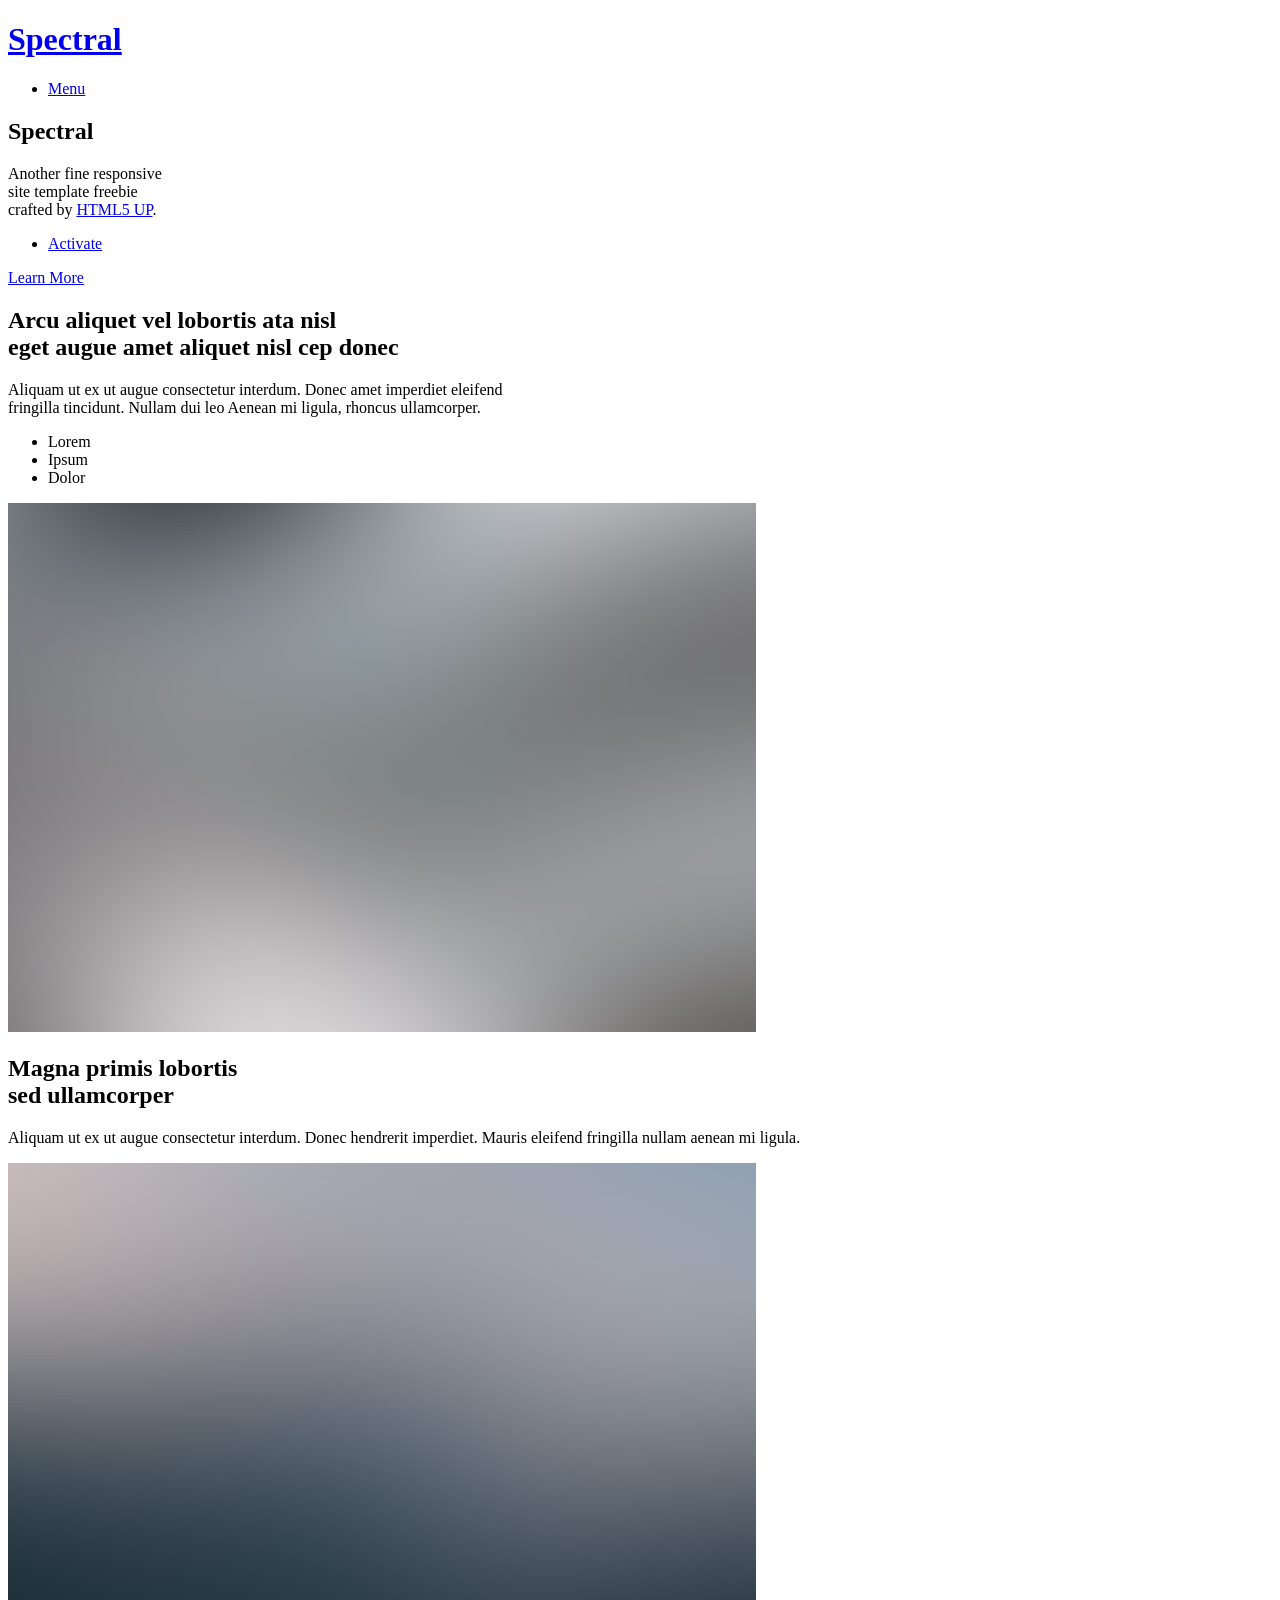
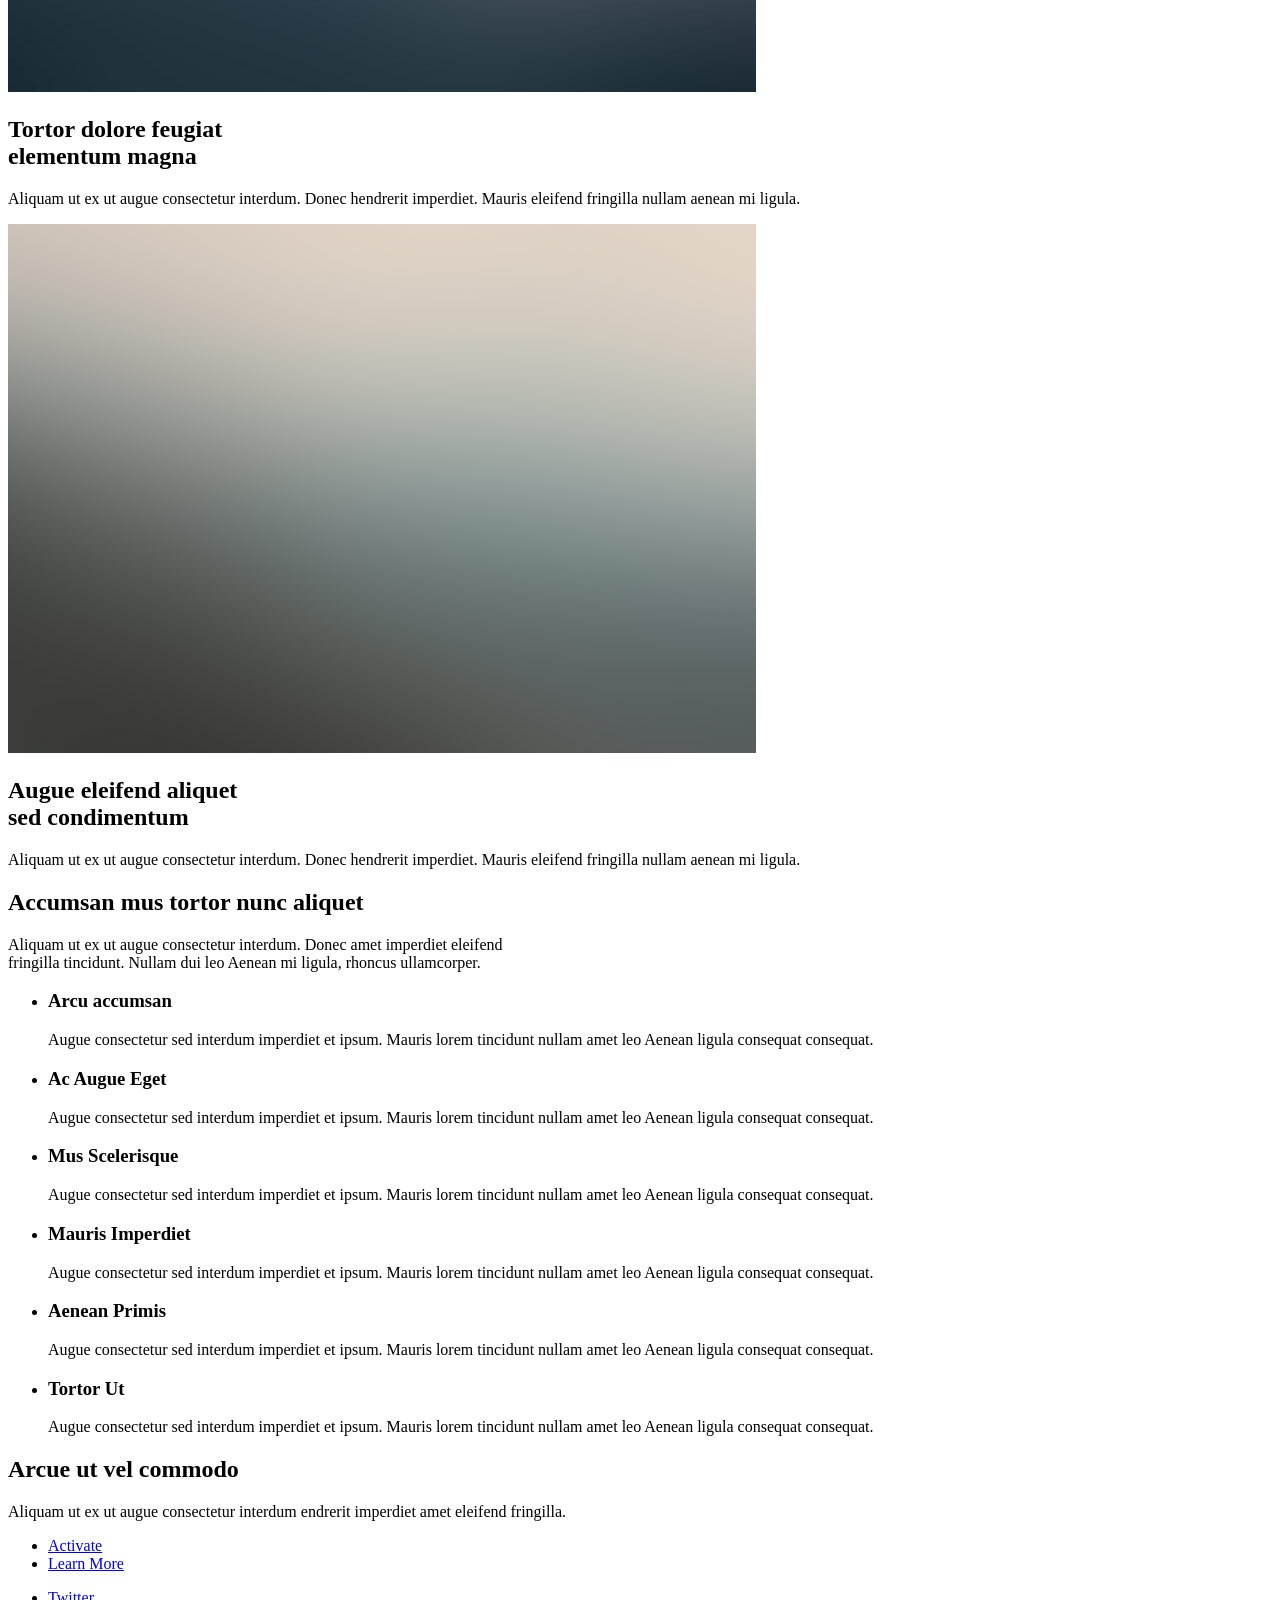
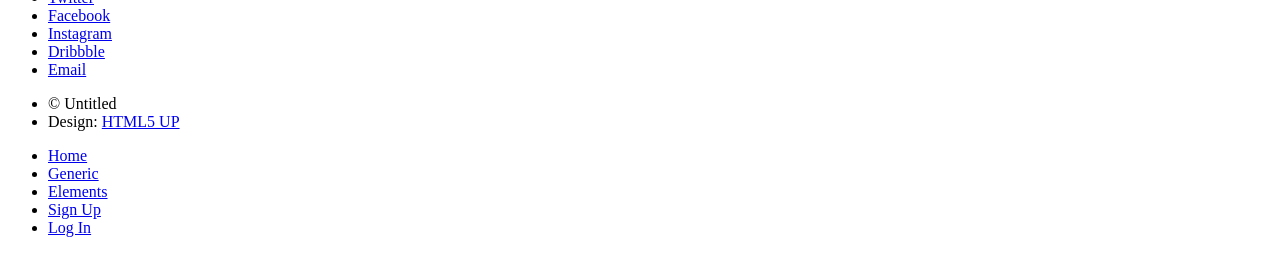
==== index.html @ 35b61dd3 "original template" ====
<!DOCTYPE HTML>
<!--
	Spectral by HTML5 UP
	html5up.net | @ajlkn
	Free for personal and commercial use under the CCA 3.0 license (html5up.net/license)
-->
<html>
	<head>
		<title>Spectral by HTML5 UP</title>
		<meta charset="utf-8" />
		<meta name="viewport" content="width=device-width, initial-scale=1, user-scalable=no" />
		<link rel="stylesheet" href="assets/css/main.css" />
		<noscript><link rel="stylesheet" href="assets/css/noscript.css" /></noscript>
	</head>
	<body class="landing is-preload">

		<!-- Page Wrapper -->
			<div id="page-wrapper">

				<!-- Header -->
					<header id="header" class="alt">
						<h1><a href="index.html">Spectral</a></h1>
						<nav id="nav">
							<ul>
								<li class="special">
									<a href="#menu" class="menuToggle"><span>Menu</span></a>
									<div id="menu">
										<ul>
											<li><a href="index.html">Home</a></li>
											<li><a href="generic.html">Generic</a></li>
											<li><a href="elements.html">Elements</a></li>
											<li><a href="#">Sign Up</a></li>
											<li><a href="#">Log In</a></li>
										</ul>
									</div>
								</li>
							</ul>
						</nav>
					</header>

				<!-- Banner -->
					<section id="banner">
						<div class="inner">
							<h2>Spectral</h2>
							<p>Another fine responsive<br />
							site template freebie<br />
							crafted by <a href="http://html5up.net">HTML5 UP</a>.</p>
							<ul class="actions special">
								<li><a href="#" class="button primary">Activate</a></li>
							</ul>
						</div>
						<a href="#one" class="more scrolly">Learn More</a>
					</section>

				<!-- One -->
					<section id="one" class="wrapper style1 special">
						<div class="inner">
							<header class="major">
								<h2>Arcu aliquet vel lobortis ata nisl<br />
								eget augue amet aliquet nisl cep donec</h2>
								<p>Aliquam ut ex ut augue consectetur interdum. Donec amet imperdiet eleifend<br />
								fringilla tincidunt. Nullam dui leo Aenean mi ligula, rhoncus ullamcorper.</p>
							</header>
							<ul class="icons major">
								<li><span class="icon fa-gem major style1"><span class="label">Lorem</span></span></li>
								<li><span class="icon fa-heart major style2"><span class="label">Ipsum</span></span></li>
								<li><span class="icon solid fa-code major style3"><span class="label">Dolor</span></span></li>
							</ul>
						</div>
					</section>

				<!-- Two -->
					<section id="two" class="wrapper alt style2">
						<section class="spotlight">
							<div class="image"><img src="images/pic01.jpg" alt="" /></div><div class="content">
								<h2>Magna primis lobortis<br />
								sed ullamcorper</h2>
								<p>Aliquam ut ex ut augue consectetur interdum. Donec hendrerit imperdiet. Mauris eleifend fringilla nullam aenean mi ligula.</p>
							</div>
						</section>
						<section class="spotlight">
							<div class="image"><img src="images/pic02.jpg" alt="" /></div><div class="content">
								<h2>Tortor dolore feugiat<br />
								elementum magna</h2>
								<p>Aliquam ut ex ut augue consectetur interdum. Donec hendrerit imperdiet. Mauris eleifend fringilla nullam aenean mi ligula.</p>
							</div>
						</section>
						<section class="spotlight">
							<div class="image"><img src="images/pic03.jpg" alt="" /></div><div class="content">
								<h2>Augue eleifend aliquet<br />
								sed condimentum</h2>
								<p>Aliquam ut ex ut augue consectetur interdum. Donec hendrerit imperdiet. Mauris eleifend fringilla nullam aenean mi ligula.</p>
							</div>
						</section>
					</section>

				<!-- Three -->
					<section id="three" class="wrapper style3 special">
						<div class="inner">
							<header class="major">
								<h2>Accumsan mus tortor nunc aliquet</h2>
								<p>Aliquam ut ex ut augue consectetur interdum. Donec amet imperdiet eleifend<br />
								fringilla tincidunt. Nullam dui leo Aenean mi ligula, rhoncus ullamcorper.</p>
							</header>
							<ul class="features">
								<li class="icon fa-paper-plane">
									<h3>Arcu accumsan</h3>
									<p>Augue consectetur sed interdum imperdiet et ipsum. Mauris lorem tincidunt nullam amet leo Aenean ligula consequat consequat.</p>
								</li>
								<li class="icon solid fa-laptop">
									<h3>Ac Augue Eget</h3>
									<p>Augue consectetur sed interdum imperdiet et ipsum. Mauris lorem tincidunt nullam amet leo Aenean ligula consequat consequat.</p>
								</li>
								<li class="icon solid fa-code">
									<h3>Mus Scelerisque</h3>
									<p>Augue consectetur sed interdum imperdiet et ipsum. Mauris lorem tincidunt nullam amet leo Aenean ligula consequat consequat.</p>
								</li>
								<li class="icon solid fa-headphones-alt">
									<h3>Mauris Imperdiet</h3>
									<p>Augue consectetur sed interdum imperdiet et ipsum. Mauris lorem tincidunt nullam amet leo Aenean ligula consequat consequat.</p>
								</li>
								<li class="icon fa-heart">
									<h3>Aenean Primis</h3>
									<p>Augue consectetur sed interdum imperdiet et ipsum. Mauris lorem tincidunt nullam amet leo Aenean ligula consequat consequat.</p>
								</li>
								<li class="icon fa-flag">
									<h3>Tortor Ut</h3>
									<p>Augue consectetur sed interdum imperdiet et ipsum. Mauris lorem tincidunt nullam amet leo Aenean ligula consequat consequat.</p>
								</li>
							</ul>
						</div>
					</section>

				<!-- CTA -->
					<section id="cta" class="wrapper style4">
						<div class="inner">
							<header>
								<h2>Arcue ut vel commodo</h2>
								<p>Aliquam ut ex ut augue consectetur interdum endrerit imperdiet amet eleifend fringilla.</p>
							</header>
							<ul class="actions stacked">
								<li><a href="#" class="button fit primary">Activate</a></li>
								<li><a href="#" class="button fit">Learn More</a></li>
							</ul>
						</div>
					</section>

				<!-- Footer -->
					<footer id="footer">
						<ul class="icons">
							<li><a href="#" class="icon brands fa-twitter"><span class="label">Twitter</span></a></li>
							<li><a href="#" class="icon brands fa-facebook-f"><span class="label">Facebook</span></a></li>
							<li><a href="#" class="icon brands fa-instagram"><span class="label">Instagram</span></a></li>
							<li><a href="#" class="icon brands fa-dribbble"><span class="label">Dribbble</span></a></li>
							<li><a href="#" class="icon solid fa-envelope"><span class="label">Email</span></a></li>
						</ul>
						<ul class="copyright">
							<li>&copy; Untitled</li><li>Design: <a href="http://html5up.net">HTML5 UP</a></li>
						</ul>
					</footer>

			</div>

		<!-- Scripts -->
			<script src="assets/js/jquery.min.js"></script>
			<script src="assets/js/jquery.scrollex.min.js"></script>
			<script src="assets/js/jquery.scrolly.min.js"></script>
			<script src="assets/js/browser.min.js"></script>
			<script src="assets/js/breakpoints.min.js"></script>
			<script src="assets/js/util.js"></script>
			<script src="assets/js/main.js"></script>

	</body>
</html>
---- assets/css/noscript.css ----
/*
	Spectral by HTML5 UP
	html5up.net | @ajlkn
	Free for personal and commercial use under the CCA 3.0 license (html5up.net/license)
*/

/* Banner */

	body.is-preload #banner h2 {
		-moz-transform: none;
		-webkit-transform: none;
		-ms-transform: none;
		transform: none;
		opacity: 1;
	}

		body.is-preload #banner h2:before, body.is-preload #banner h2:after {
			width: 100%;
		}

	body.is-preload #banner .more {
		-moz-transform: none;
		-webkit-transform: none;
		-ms-transform: none;
		transform: none;
		opacity: 1;
	}

	body.is-preload #banner:after {
		opacity: 0;
	}
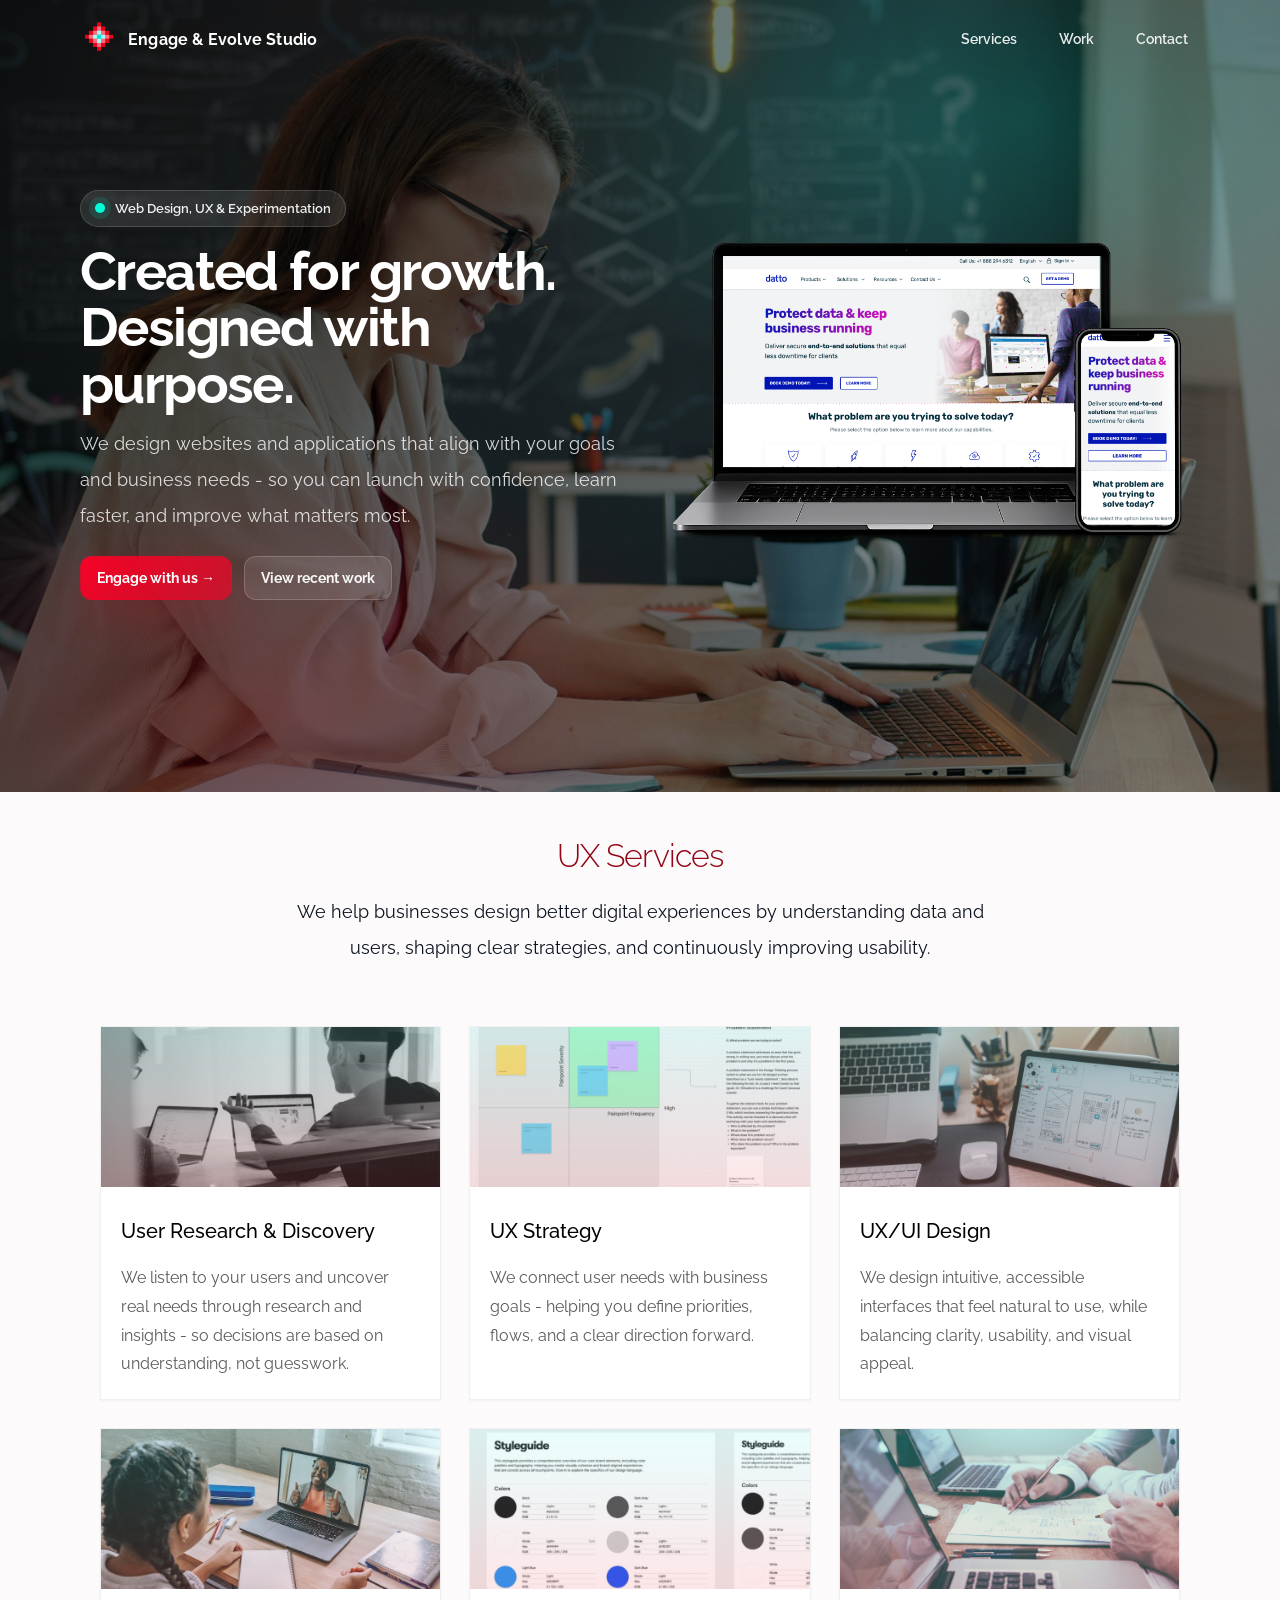
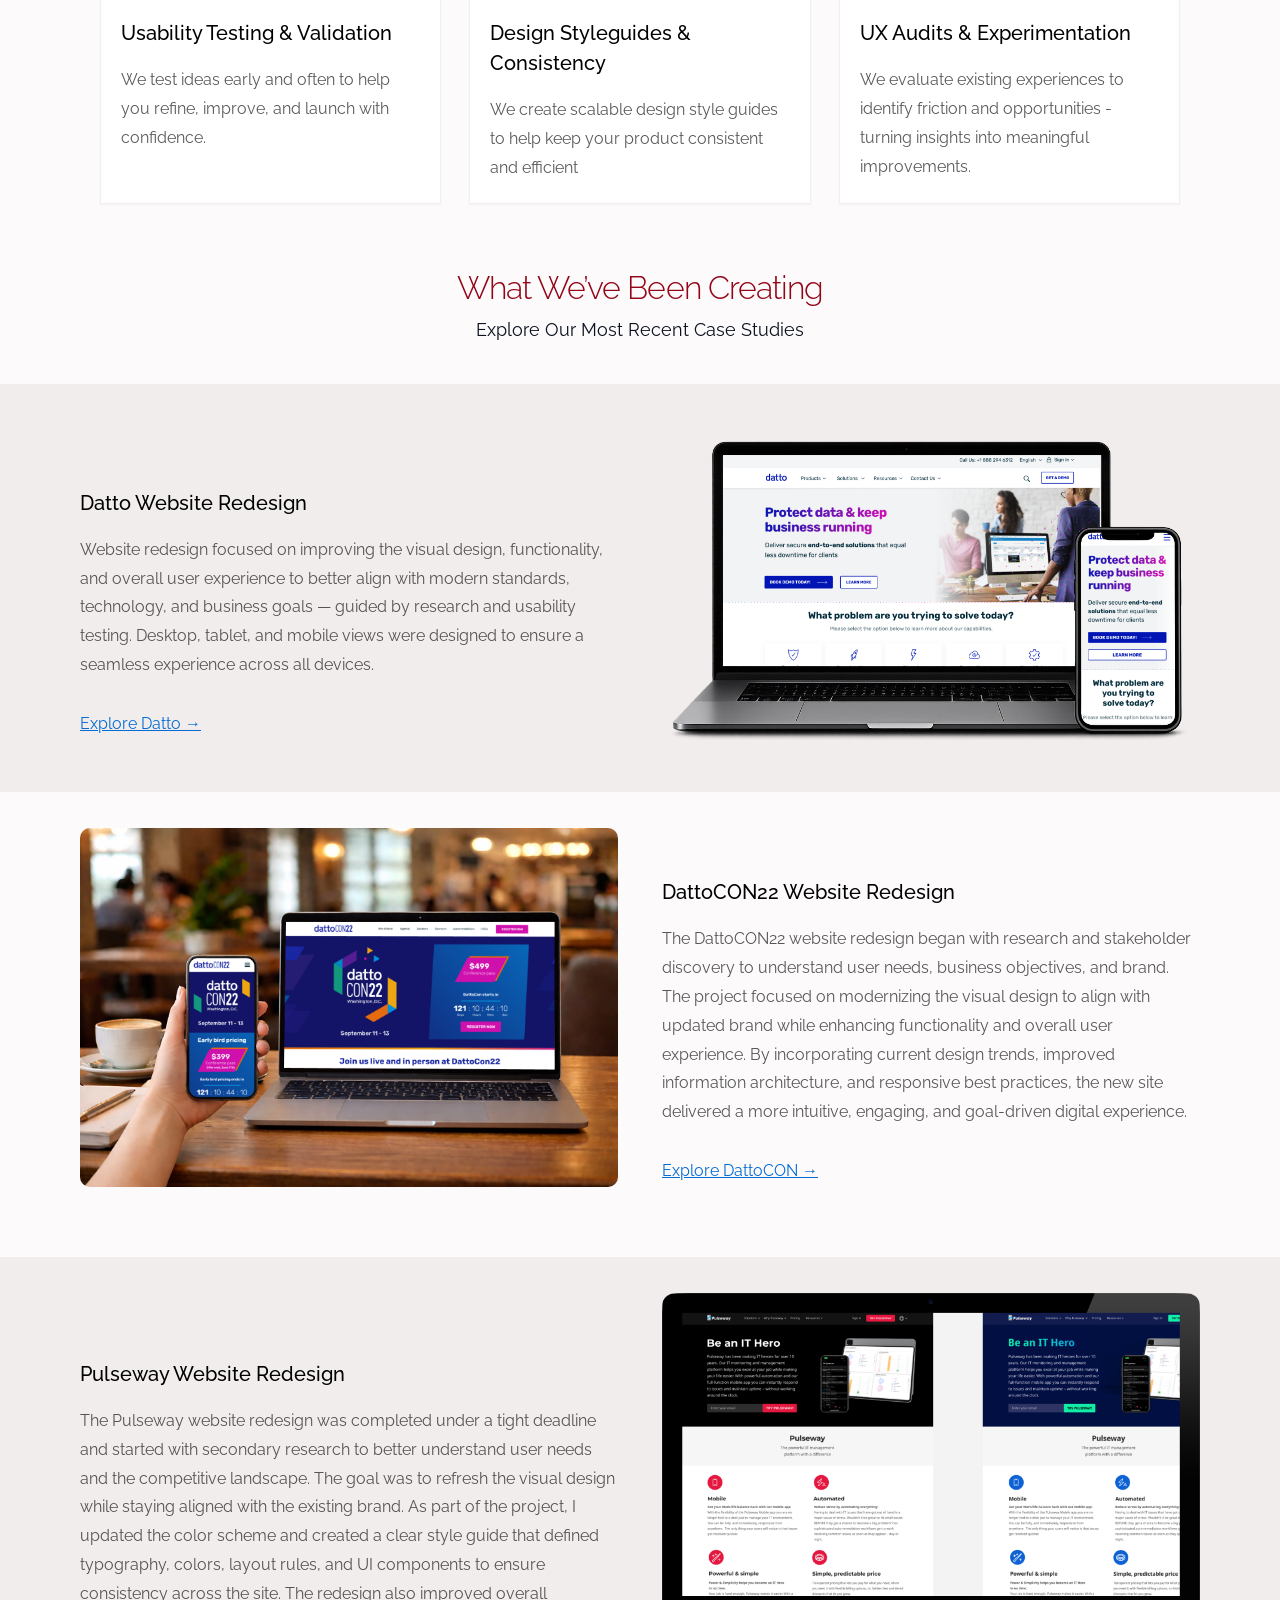
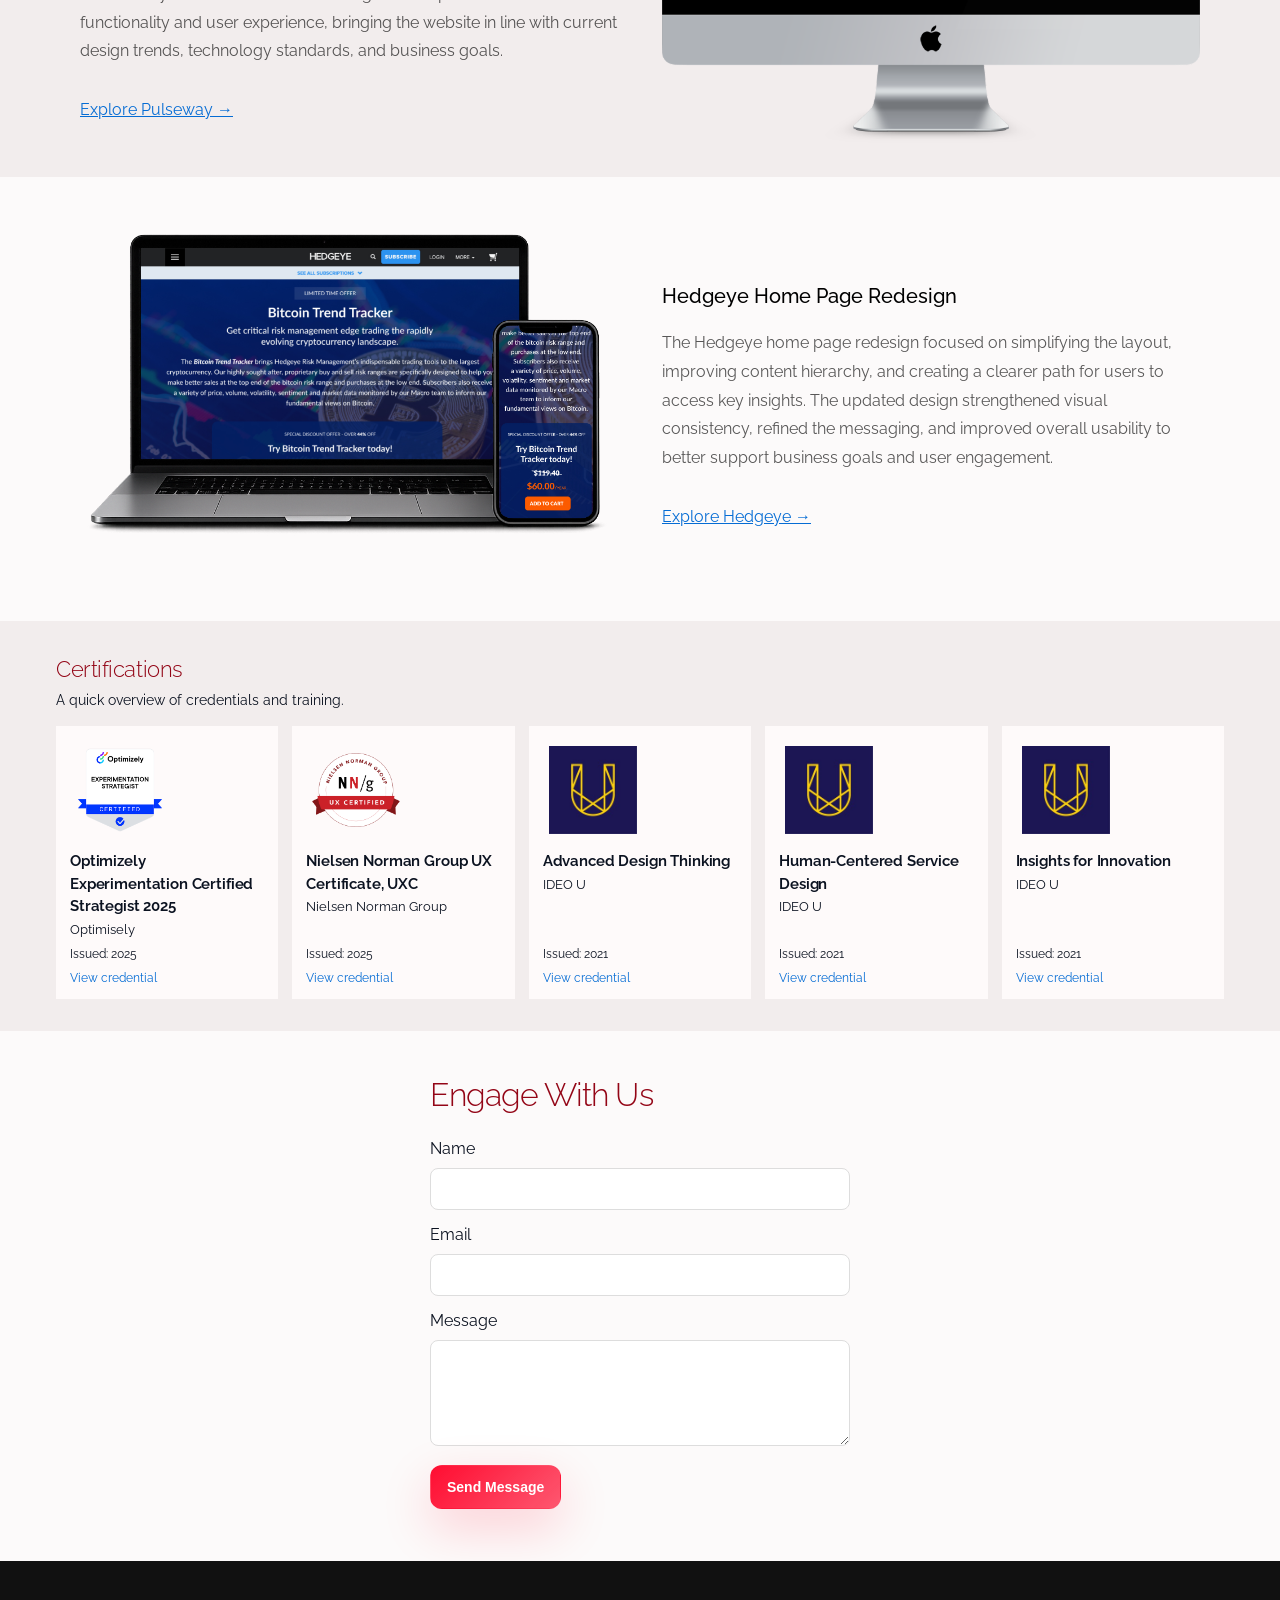
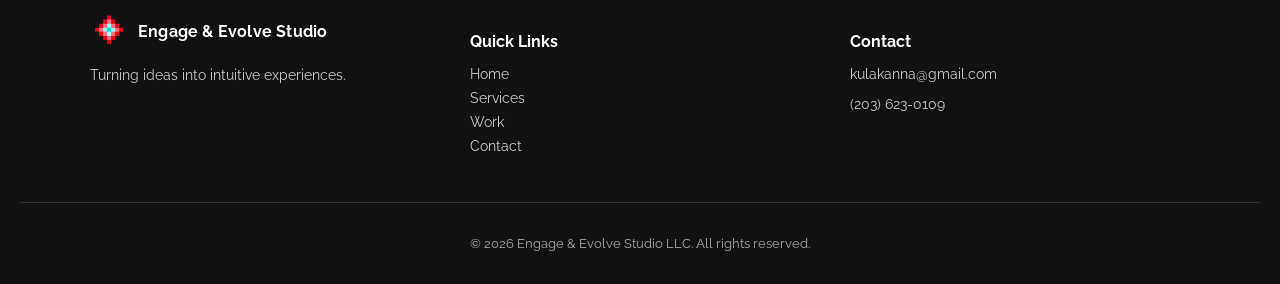
==== commit 4781c26f: "all updates" ====
--- a/index.html
+++ b/index.html
@@ -1,174 +1,478 @@
-<!DOCTYPE HTML>
-<!--
-	Spectral by HTML5 UP
-	html5up.net | @ajlkn
-	Free for personal and commercial use under the CCA 3.0 license (html5up.net/license)
--->
-<html>
-	<head>
-		<title>Spectral by HTML5 UP</title>
-		<meta charset="utf-8" />
-		<meta name="viewport" content="width=device-width, initial-scale=1, user-scalable=no" />
-		<link rel="stylesheet" href="assets/css/main.css" />
-		<noscript><link rel="stylesheet" href="assets/css/noscript.css" /></noscript>
-	</head>
-	<body class="landing is-preload">
-
-		<!-- Page Wrapper -->
-			<div id="page-wrapper">
-
-				<!-- Header -->
-					<header id="header" class="alt">
-						<h1><a href="index.html">Spectral</a></h1>
-						<nav id="nav">
-							<ul>
-								<li class="special">
-									<a href="#menu" class="menuToggle"><span>Menu</span></a>
-									<div id="menu">
-										<ul>
-											<li><a href="index.html">Home</a></li>
-											<li><a href="generic.html">Generic</a></li>
-											<li><a href="elements.html">Elements</a></li>
-											<li><a href="#">Sign Up</a></li>
-											<li><a href="#">Log In</a></li>
-										</ul>
-									</div>
-								</li>
-							</ul>
-						</nav>
-					</header>
-
-				<!-- Banner -->
-					<section id="banner">
-						<div class="inner">
-							<h2>Spectral</h2>
-							<p>Another fine responsive<br />
-							site template freebie<br />
-							crafted by <a href="http://html5up.net">HTML5 UP</a>.</p>
-							<ul class="actions special">
-								<li><a href="#" class="button primary">Activate</a></li>
-							</ul>
-						</div>
-						<a href="#one" class="more scrolly">Learn More</a>
-					</section>
-
-				<!-- One -->
-					<section id="one" class="wrapper style1 special">
-						<div class="inner">
-							<header class="major">
-								<h2>Arcu aliquet vel lobortis ata nisl<br />
-								eget augue amet aliquet nisl cep donec</h2>
-								<p>Aliquam ut ex ut augue consectetur interdum. Donec amet imperdiet eleifend<br />
-								fringilla tincidunt. Nullam dui leo Aenean mi ligula, rhoncus ullamcorper.</p>
-							</header>
-							<ul class="icons major">
-								<li><span class="icon fa-gem major style1"><span class="label">Lorem</span></span></li>
-								<li><span class="icon fa-heart major style2"><span class="label">Ipsum</span></span></li>
-								<li><span class="icon solid fa-code major style3"><span class="label">Dolor</span></span></li>
-							</ul>
-						</div>
-					</section>
-
-				<!-- Two -->
-					<section id="two" class="wrapper alt style2">
-						<section class="spotlight">
-							<div class="image"><img src="images/pic01.jpg" alt="" /></div><div class="content">
-								<h2>Magna primis lobortis<br />
-								sed ullamcorper</h2>
-								<p>Aliquam ut ex ut augue consectetur interdum. Donec hendrerit imperdiet. Mauris eleifend fringilla nullam aenean mi ligula.</p>
-							</div>
-						</section>
-						<section class="spotlight">
-							<div class="image"><img src="images/pic02.jpg" alt="" /></div><div class="content">
-								<h2>Tortor dolore feugiat<br />
-								elementum magna</h2>
-								<p>Aliquam ut ex ut augue consectetur interdum. Donec hendrerit imperdiet. Mauris eleifend fringilla nullam aenean mi ligula.</p>
-							</div>
-						</section>
-						<section class="spotlight">
-							<div class="image"><img src="images/pic03.jpg" alt="" /></div><div class="content">
-								<h2>Augue eleifend aliquet<br />
-								sed condimentum</h2>
-								<p>Aliquam ut ex ut augue consectetur interdum. Donec hendrerit imperdiet. Mauris eleifend fringilla nullam aenean mi ligula.</p>
-							</div>
-						</section>
-					</section>
-
-				<!-- Three -->
-					<section id="three" class="wrapper style3 special">
-						<div class="inner">
-							<header class="major">
-								<h2>Accumsan mus tortor nunc aliquet</h2>
-								<p>Aliquam ut ex ut augue consectetur interdum. Donec amet imperdiet eleifend<br />
-								fringilla tincidunt. Nullam dui leo Aenean mi ligula, rhoncus ullamcorper.</p>
-							</header>
-							<ul class="features">
-								<li class="icon fa-paper-plane">
-									<h3>Arcu accumsan</h3>
-									<p>Augue consectetur sed interdum imperdiet et ipsum. Mauris lorem tincidunt nullam amet leo Aenean ligula consequat consequat.</p>
-								</li>
-								<li class="icon solid fa-laptop">
-									<h3>Ac Augue Eget</h3>
-									<p>Augue consectetur sed interdum imperdiet et ipsum. Mauris lorem tincidunt nullam amet leo Aenean ligula consequat consequat.</p>
-								</li>
-								<li class="icon solid fa-code">
-									<h3>Mus Scelerisque</h3>
-									<p>Augue consectetur sed interdum imperdiet et ipsum. Mauris lorem tincidunt nullam amet leo Aenean ligula consequat consequat.</p>
-								</li>
-								<li class="icon solid fa-headphones-alt">
-									<h3>Mauris Imperdiet</h3>
-									<p>Augue consectetur sed interdum imperdiet et ipsum. Mauris lorem tincidunt nullam amet leo Aenean ligula consequat consequat.</p>
-								</li>
-								<li class="icon fa-heart">
-									<h3>Aenean Primis</h3>
-									<p>Augue consectetur sed interdum imperdiet et ipsum. Mauris lorem tincidunt nullam amet leo Aenean ligula consequat consequat.</p>
-								</li>
-								<li class="icon fa-flag">
-									<h3>Tortor Ut</h3>
-									<p>Augue consectetur sed interdum imperdiet et ipsum. Mauris lorem tincidunt nullam amet leo Aenean ligula consequat consequat.</p>
-								</li>
-							</ul>
-						</div>
-					</section>
-
-				<!-- CTA -->
-					<section id="cta" class="wrapper style4">
-						<div class="inner">
-							<header>
-								<h2>Arcue ut vel commodo</h2>
-								<p>Aliquam ut ex ut augue consectetur interdum endrerit imperdiet amet eleifend fringilla.</p>
-							</header>
-							<ul class="actions stacked">
-								<li><a href="#" class="button fit primary">Activate</a></li>
-								<li><a href="#" class="button fit">Learn More</a></li>
-							</ul>
-						</div>
-					</section>
-
-				<!-- Footer -->
-					<footer id="footer">
-						<ul class="icons">
-							<li><a href="#" class="icon brands fa-twitter"><span class="label">Twitter</span></a></li>
-							<li><a href="#" class="icon brands fa-facebook-f"><span class="label">Facebook</span></a></li>
-							<li><a href="#" class="icon brands fa-instagram"><span class="label">Instagram</span></a></li>
-							<li><a href="#" class="icon brands fa-dribbble"><span class="label">Dribbble</span></a></li>
-							<li><a href="#" class="icon solid fa-envelope"><span class="label">Email</span></a></li>
-						</ul>
-						<ul class="copyright">
-							<li>&copy; Untitled</li><li>Design: <a href="http://html5up.net">HTML5 UP</a></li>
-						</ul>
-					</footer>
-
-			</div>
-
-		<!-- Scripts -->
-			<script src="assets/js/jquery.min.js"></script>
-			<script src="assets/js/jquery.scrollex.min.js"></script>
-			<script src="assets/js/jquery.scrolly.min.js"></script>
-			<script src="assets/js/browser.min.js"></script>
-			<script src="assets/js/breakpoints.min.js"></script>
-			<script src="assets/js/util.js"></script>
-			<script src="assets/js/main.js"></script>
-
-	</body>
-</html>+
+<!doctype html>
+<html lang="en">
+<head>
+  <meta charset="utf-8" />
+  <meta name="viewport" content="width=device-width, initial-scale=1" />
+  <meta name="robots" content="index,follow">
+  <meta name="description" content="User experience studio specializing in research-driven UX/UI design, website redesign, and scalable styleguides. Turning ideas into intuitive digital experiences.">
+<!-- Social Sharing 
+<meta property="og:title" content="Engage & Evolve Studio | UX & Digital Design">
+<meta property="og:description" content="Research-driven UX design and intuitive digital experiences.">
+<meta property="og:image" content="https://engageandevolve.com/images/social-preview.jpg">
+<meta property="og:url" content="https://engageandevolve.com/">
+<meta property="og:type" content="website">
+
+<meta name="twitter:card" content="summary_large_image">
+<meta name="twitter:title" content="Engage & Evolve Studio | UX & Digital Design">
+<meta name="twitter:description" content="Research-driven UX design and intuitive digital experiences.">
+<meta name="twitter:image" content="https://engageandevolve.com/images/social-preview.jpg">
+Social Sharing End -->
+
+  <link rel="stylesheet" href="assets/css/main.css" />
+  <link rel="icon" type="image/png" href="images/site-icon.png">
+
+  <title>Engage & Evolve Studio | UX Design & Website Strategy</title>
+  <link rel="preconnect" href="https://fonts.googleapis.com">
+  <link rel="preconnect" href="https://fonts.gstatic.com" crossorigin>
+  <link href="https://fonts.googleapis.com/css2?family=Inter:wght@400;600;700&display=swap" rel="stylesheet">
+  <link rel="stylesheet" href="assets/css/main.css" />
+
+</head>
+
+<body>
+  <header class="hero">
+    <nav class="nav">
+      <div class="container">
+        <div class="nav-row">
+          <a class="brand" href="#">
+            <span class="brand-mark" aria-hidden="true"><img src="images/site-icon.png"></span>
+            <span>Engage &amp; Evolve Studio</span>
+          </a>
+
+          <!-- mobile toggle -->
+          <label class="nav-toggle" for="menu" aria-label="Toggle menu">Menu</label>
+          <input id="menu" type="checkbox" hidden />
+
+          <div class="nav-links" role="navigation" aria-label="Primary">
+            <a href="services.html">Services</a>
+            <a href="work.html">Work</a>
+            <a href="contact.html">Contact</a>
+          </div>
+        </div>
+      </div>
+    </nav>
+
+    <div class="hero-main">
+      <div class="container">
+        <div class="hero-grid">
+          <!-- Left column: headline + action -->
+          <div class="copy">
+            <div class="kicker"><span class="dot" aria-hidden="true"></span>Web Design, UX &amp; Experimentation</div>
+            <h1>Created for growth. Designed with purpose.</h1>
+            <p class="subhead">
+              We design websites and applications that align with your goals and business needs - so you can launch with confidence,
+              learn faster, and improve what matters most.
+            </p>
+
+            <div class="actions">
+              <a class="btn btn-primary" href="contact.html">Engage with us →</a>
+              <a class="btn btn-secondary" href="#work">View recent work</a>
+            </div>
+          </div>
+
+          <!-- Right column: laptop image -->
+          <div class="visual">
+            <div class="visual-card">
+              <img
+                src="images/screenwithdattodesign.png"
+                alt="Laptop and phone showing datto designs"
+                loading="lazy"
+              />
+              <p class="caption"></p>
+            </div>
+          </div>
+        </div>
+      </div>
+    </div>
+  </header>
+  <div class="container centered-header">
+    <h2>UX Services</h2>
+    <p class="subhead-dark centered-header">We help businesses design better digital experiences by understanding data and users, 
+      shaping clear strategies, and continuously improving usability.</p>
+  </div>
+
+  <div class="container">
+    
+  <section class="features-section">
+    <div class="features-grid">
+    
+      <div class="features-card">
+      <img 
+        src="images/research.jpg"
+        alt="User Research & Discovery"
+        class="features-card__image"
+      />
+      <div class="features-card__content">
+        <h3 class="features-card__title">User Research & Discovery</h3>
+        <p class="features-card__description">
+        We listen to your users and uncover real needs through research and insights - so decisions are based on understanding, not guesswork.
+        </p>
+      </div>
+      </div>
+    
+      <div class="features-card">
+      <img 
+        src="images/strategy.jpg"
+        alt="UX Strategy"
+        class="features-card__image"
+      />
+      <div class="features-card__content">
+        <h3 class="features-card__title">UX Strategy</h3>
+        <p class="features-card__description">
+        We connect user needs with business goals - helping you define priorities, flows, and a clear direction forward.</p>
+      </div>
+      </div>
+    
+      <div class="features-card">
+      <img 
+        src="images/ux-ui.jpg"
+        alt="UX/UI Design"
+        class="features-card__image"
+      />
+      <div class="features-card__content">
+        <h3 class="features-card__title">UX/UI Design</h3>
+        <p class="features-card__description">
+        We design intuitive, accessible interfaces that feel natural to use, while balancing clarity, usability, and visual appeal.
+        </p>
+      </div>
+      </div>
+
+      <div class="features-card">
+      <img 
+        src="images/usability.jpg"
+        alt="Usability Testing & Validation"
+        class="features-card__image"
+      />
+      <div class="features-card__content">
+        <h3 class="features-card__title">Usability Testing & Validation</h3>
+        <p class="features-card__description">
+        We test ideas early and often to help you refine, improve, and launch with confidence.
+        </p>
+      </div>
+      </div>
+
+      <div class="features-card">
+      <img 
+        src="images/styleguide.jpg"
+        alt="Design Styleguides & Consistency"
+        class="features-card__image"
+      />
+      <div class="features-card__content">
+        <h3 class="features-card__title">Design Styleguides & Consistency</h3>
+        <p class="features-card__description">
+          We create scalable design style guides to help keep your product consistent and efficient        </p>
+      </div>
+      </div>
+
+      <div class="features-card">
+      <img 
+        src="images/heuristics.jpg"
+        alt="UX Audits & Optimization"
+        class="features-card__image"
+      />
+      <div class="features-card__content">
+        <h3 class="features-card__title">UX Audits & Experimentation</h3>
+        <p class="features-card__description">
+        We evaluate existing experiences to identify friction and opportunities - turning insights into meaningful improvements.
+        </p>
+      </div>
+      </div>
+    
+    </div>
+    </section>
+  </div>
+    
+  <div id="work">
+    <h2 class="centered-header" >What We’ve Been Creating</h2>
+    <p class="subhead-dark centered-header">Explore Our Most Recent Case Studies</p>
+
+   <!-- outer container -->
+<div class="alternate">
+<div class="container">
+
+  <div class="hero-grid">
+    <!-- Left column: headline + action -->
+    <div class="copy recent-work">
+      <h3 class="features-card__title" >Datto Website Redesign</h3>
+      <p class="features-card__description">
+        Website redesign focused on improving the visual design, functionality, and overall user experience to better align with modern standards, technology, and business goals — guided by research and usability testing. 
+        Desktop, tablet, and mobile views were designed to ensure a seamless experience across all devices.
+      </p>
+
+      <div class="actions">
+        <a class="tertiary" href="dattodetail.html">Explore Datto →</a>
+      </div>
+    </div>
+
+    <!-- Right column: laptop image -->
+    <div class="visual recent-work">
+      <div class="visual-card">
+        <img
+          src="images/screenwithdattodesign.png"
+          alt="Laptop and phone showing datto designs"
+          loading="lazy"
+        />
+        <p class="caption"></p>
+      </div>
+    </div>
+  </div>
+</div>
+   </div>
+
+
+
+<!-- second outer container -->
+<div>
+  <div class="container">
+  
+    <div class="hero-grid">
+      <!-- Right column: laptop image -->
+      <div class="visual recent-work">
+        <div class="visual-card">
+          <img
+            src="images/datto-con.png"
+            alt="Laptop and phone showing datto con designs"
+            loading="lazy"
+          />
+          <p class="caption"></p>
+        </div>
+      </div>
+      <!-- Left column: headline + action -->
+      <div class="copy recent-work">
+        <h3 class="features-card__title" >DattoCON22 Website Redesign</h3>
+        <p class="features-card__description">
+          The DattoCON22 website redesign began with research and stakeholder discovery to 
+          understand user needs, business objectives, and brand. 
+          The project focused on modernizing the visual design to align with 
+          updated brand while enhancing functionality and overall user experience. 
+          By incorporating current design trends, improved information architecture, 
+          and responsive best practices, the new site delivered a more intuitive, engaging, 
+          and goal-driven digital experience.</p>
+  
+        <div class="actions">
+          <a class="tertiary" href="dattocondetail.html">Explore DattoCON →</a>
+        </div>
+      </div>
+  
+      
+    </div>
+  </div>
+</div>
+
+
+<!-- outer container -->
+<div class="alternate">
+  <div class="container">
+  
+    <div class="hero-grid">
+      <!-- Left column: headline + action -->
+      <div class="copy recent-work">
+        <h3 class="features-card__title" >Pulseway Website Redesign</h3>
+        <p class="features-card__description">
+          The Pulseway website redesign was completed under a tight deadline and started with secondary research to better understand user needs and the competitive landscape. The goal was to refresh the visual design while staying aligned with the existing brand.
+
+As part of the project, I updated the color scheme and created a clear style guide that defined typography, colors, layout rules, and UI components to ensure consistency across the site. The redesign also improved overall functionality and user experience, bringing the website in line with current design trends, technology standards, and business goals.
+</p>
+  
+        <div class="actions">
+          <a class="tertiary" href="pulseway.html">Explore Pulseway →</a>
+        </div>
+      </div>
+  
+      <!-- Right column: laptop image -->
+      <div class="visual recent-work">
+        <div class="visual-card">
+          <img
+            src="images/pulseway-screen.png"
+            alt="Laptop and phone showing datto designs"
+            loading="lazy"
+          />
+          <p class="caption"></p>
+        </div>
+      </div>
+    </div>
+  </div>
+</div>
+
+ 
+<!-- second outer container -->
+<div>
+  <div class="container">
+  
+    <div class="hero-grid">
+      <!-- Right column: laptop image -->
+      <div class="visual recent-work">
+        <div class="visual-card">
+          <img
+            src="images/hedgeeye.png"
+            alt="Laptop and phone showing datto con designs"
+            loading="lazy"
+          />
+          <p class="caption"></p>
+        </div>
+      </div>
+      <!-- Left column: headline + action -->
+      <div class="copy recent-work">
+        <h3 class="features-card__title" >Hedgeye Home Page Redesign</h3>
+        <p class="features-card__description">
+          The Hedgeye home page redesign focused on simplifying the layout, improving content hierarchy, and creating a clearer path for users to access key insights. The updated design strengthened visual consistency, refined the messaging, and improved overall usability to better support business goals and user engagement.
+        </p>
+  
+        <div class="actions">
+          <a class="tertiary" href="hedgeeye.html">Explore Hedgeye →</a>
+        </div>
+      </div>
+  
+      
+    </div>
+  </div>
+</div>
+<div class="alternate">
+<section class="wrap">
+  <h2 class="section-title">Certifications</h2>
+  <p class="section-subtitle">A quick overview of credentials and training.</p>
+
+  <div class="cert-grid">
+    <!-- Card 1 -->
+    <article class="cert-card">
+      <div class="badge">
+        <!-- Replace with your badge/logo -->
+        <img src="images/optimizely.png" alt="Certification badge" />
+      </div>
+      <h3 class="cert-name">Optimizely Experimentation Certified Strategist 2025</h3>
+      <p class="cert-org">Optimisely</p>
+      <div class="cert-meta">
+        <span>Issued: 2025</span>
+      </div>
+      <a class="cert-link" href="https://www.credly.com/badges/9e2106bc-abc6-49a9-ad1c-b269f3b20d0e/linked_in_profile" target="_blank" rel="noopener">View credential</a>
+
+    </article>
+
+    <!-- Card 2 -->
+    <article class="cert-card">
+      <div class="badge"><img src="images/nng-badge.png" alt="Certification badge" /></div>
+      <h3 class="cert-name">Nielsen Norman Group UX Certificate, UXC</h3>
+      <p class="cert-org">Nielsen Norman Group</p>
+      <div class="cert-meta">
+        <span>Issued: 2025</span>
+      </div>
+      <a class="cert-link" href="https://www.nngroup.com/ux-certification/people/" target="_blank" rel="noopener">View credential</a>
+
+    </article>
+
+    <!-- Card 3 -->
+    <article class="cert-card">
+      <div class="badge"><img src="images/ideo_u_logo.jpeg" alt="Certification badge" /></div>
+      <h3 class="cert-name">Advanced Design Thinking</h3>
+      <p class="cert-org">IDEO U</p>
+      <div class="cert-meta">
+        <span>Issued: 2021</span>
+      </div>
+      <a class="cert-link" href="credential.net/5792b12e-f4a5-48b7-8827-d17b0ba48dac" target="_blank" rel="noopener">View credential</a>
+
+    </article>
+
+    <!-- Card 4 -->
+    <article class="cert-card">
+      <div class="badge"><img src="images/ideo_u_logo.jpeg" alt="Certification badge" /></div>
+      <h3 class="cert-name">Human-Centered Service Design</h3>
+      <p class="cert-org">IDEO U</p>
+      <div class="cert-meta">
+        <span>Issued: 2021</span>
+      </div>
+      <a class="cert-link" href="credential.net/5792b12e-f4a5-48b7-8827-d17b0ba48dac" target="_blank" rel="noopener">View credential</a>
+
+    </article>
+
+    <!-- Card 5 -->
+    <article class="cert-card">
+      <div class="badge"><img src="images/ideo_u_logo.jpeg" alt="Certification badge" /></div>
+      <h3 class="cert-name">Insights for Innovation</h3>
+      <p class="cert-org">IDEO U</p>
+      
+      <div class="cert-meta">
+        <span>Issued: 2021</span>        
+      </div>
+      <a class="cert-link" href="#" target="_blank" rel="noopener">View credential</a>
+    </article>
+  </div>
+</section>
+</div>
+
+
+
+<div class="contact">
+	
+  <form class="contact-form"
+  action="https://formsubmit.co/kulakanna@gmail.com"
+  method="POST">
+
+<input type="hidden" name="_subject" value="New Website Contact Message">
+<input type="hidden" name="_captcha" value="false">
+
+<h2>Engage With Us</h2>
+
+<div class="form-group">
+<label for="name">Name</label>
+<input type="text" id="name" name="name" required>
+</div>
+
+<div class="form-group">
+<label for="email">Email</label>
+<input type="email" id="email" name="email" required>
+</div>
+
+<div class="form-group">
+<label for="message">Message</label>
+<textarea id="message" name="message" rows="5" required></textarea>
+</div>
+
+<button class="btn btn-primary" type="submit">Send Message</button>
+</form>
+</div>
+</div>
+</div>
+</section>
+
+
+<footer class="site-footer">
+  <div class="footer-container">
+    
+    <div class="footer-brand">
+      <a class="brand" href="index.html">
+        <span class="brand-mark" aria-hidden="true"><img src="images/site-icon.png"></span>
+        <span>Engage &amp; Evolve Studio</span>
+      </a>
+      <p>Turning ideas into intuitive experiences.</p>
+    </div>
+
+    <div class="footer-links">
+      <h4>Quick Links</h4>
+      <ul>
+        <li><a href="index.html">Home</a></li>
+        <li><a href="services.html">Services</a></li>
+        <li><a href="work.html">Work</a></li>
+        <li><a href="contact.html">Contact</a></li>
+      </ul>
+    </div>
+
+    <div class="footer-contact">
+      <h4>Contact</h4>
+      <p><a href="mailto:kulakanna@gmail.com">kulakanna@gmail.com</a></p>
+      <p><a href="tel:2036230109">(203) 623-0109</a></p>
+    </div>
+
+  </div>
+
+  <div class="footer-bottom">
+    <p>© 2026 Engage & Evolve Studio LLC. All rights reserved.</p>
+  </div>
+</footer>
+
+</body>
+</html>
+
+
+
+
--- a/assets/css/main.css
+++ b/assets/css/main.css
@@ -0,0 +1,615 @@
+
+@import url('https://fonts.googleapis.com/css2?family=Raleway:ital,wght@0,100..900;1,100..900&display=swap');
+:root{
+	--max: 1120px;
+	--pad: clamp(16px, 3vw, 28px);
+	--radius: 18px;
+	--shadow: 0 18px 50px rgba(0,0,0,.18);
+	--text: #0b1220;
+	--muted: rgba(255,255,255,.78);
+	--white: #fff;
+
+	/* Accent colors (tweak to your brand) */
+	--accent: #E50516;
+	--accent2: #00ffd9;
+  }
+  
+
+  *{ box-sizing: border-box; }
+  html,body{ height: 100%; }
+  body{
+	margin: 0;
+	font-family: "Raleway", Segoe UI, Roboto, Arial, sans-serif;
+	font-optical-sizing: auto;
+	/*font-family: Inter, system-ui, -apple-system, Segoe UI, Roboto, Arial, sans-serif;*/
+	color: var(--text);
+	background: #FCFAFA;
+  }
+
+  /* ===== Hero background ===== */
+  .hero{
+	position: relative;
+	min-height: 88vh;
+	display: flex;
+	flex-direction: column;
+	overflow: hidden;
+	isolation: isolate;
+	background:
+	  linear-gradient(120deg, rgba(0,0,0,.70), rgba(0,0,0,.35)),
+	  url("../../images/banner4.jpg");
+	background-size: cover;
+	background-position: center;
+	background-attachment: fixed;
+  }
+  .small {
+	min-height: 10vh;
+  }
+
+  /* Subtle overlay pattern */
+  .hero::after{
+	content:"";
+	position:absolute; inset:0;
+	background:
+	  radial-gradient(900px 500px at 80% 15%, rgba(0,255,217,.18), transparent 60%),
+	  radial-gradient(900px 500px at 20% 90%, rgba(255,0,38,.16), transparent 55%);
+	z-index: -1;
+	pointer-events:none;
+  }
+
+  /* ===== Layout container ===== */
+  .container{
+	width: min(var(--max), 100% - (var(--pad) * 2));
+	margin-inline: auto;
+  }
+
+  .container-grey{
+	  background-color: #FCFAFA;
+	  height: 100px;
+	  padding: 20px;
+  }
+
+  /* ===== Top nav ===== */
+  .nav{
+	padding: 18px 0;
+  }
+
+  .nav-row{
+	display: flex;
+	align-items: center;
+	justify-content: space-between;
+	gap: 16px;
+  }
+
+  .brand{
+	display:flex;
+	align-items:center;
+	gap: 10px;
+	text-decoration:none;
+	color: var(--white);
+	font-weight: 700;
+	letter-spacing: .2px;
+	white-space: nowrap;
+  }
+
+  .brand-mark img{
+	width: 38px; height: 38px;
+  }
+
+  .nav-links{
+	display:flex;
+	align-items:center;
+	gap: 18px;
+  }
+
+  .nav-links a{
+	color: rgba(255,255,255,.9);
+	text-decoration:none;
+	font-weight: 600;
+	font-size: 14px;
+	padding: 10px 12px;
+	border-radius: 999px;
+	transition: background .2s ease, color .2s ease, transform .2s ease;
+  }
+
+  .nav-links a:hover{
+	background: rgba(255,255,255,.10);
+	transform: translateY(-1px);
+  }
+
+  /* Mobile nav toggle (CSS-only) */
+  .nav-toggle{
+	display: none;
+	appearance: none;
+	border: 0;
+	background: rgba(255,255,255,.10);
+	color: var(--white);
+	padding: 10px 12px;
+	border-radius: 12px;
+	font-weight: 700;
+	cursor: pointer;
+  }
+
+  /* ===== Hero content ===== */
+  .hero-main{
+	flex: 0.5;
+	display: flex;
+	align-items: center;
+	padding: clamp(28px, 6vw, 72px) 0;
+	color: var(--white);
+  }
+
+  .hero-grid{
+	display: grid;
+	grid-template-columns: 1fr 1fr;
+	gap: clamp(18px, 4vw, 44px);
+	align-items: center;
+  }
+
+  .kicker{
+	display:inline-flex;
+	align-items:center;
+	gap: 10px;
+	padding: 10px 14px;
+	border-radius: 999px;
+	background: rgba(255,255,255,.10);
+	border: 1px solid rgba(255,255,255,.14);
+	color: rgba(255,255,255,.92);
+	font-weight: 600;
+	font-size: 13px;
+	width: fit-content;
+	margin-bottom: 16px;
+  }
+
+  .dot{
+	width: 10px; height: 10px; border-radius: 999px;
+	background: var(--accent2);
+	box-shadow: 0 0 0 6px rgba(0,255,217,.12);
+  }
+
+  h1{
+	margin: 0 0 14px;
+	font-size: clamp(34px, 4.2vw, 56px);
+	line-height: 1.05;
+	letter-spacing: -0.03em;
+  }
+  h2{
+	margin: 40px 0 14px;
+	font-size: 32px;
+	line-height: 1.5;
+	letter-spacing: -0.03em;
+	color: #930516;
+	font-weight: 300;
+  }
+  h3{
+	margin: 40px 0 14px;
+	font-size: 28px;
+	line-height: 1.05;
+  }
+.alternate{
+	background: #f2eded;
+	width: 100%;
+	margin-top: 36px;
+}
+.alternate-dark{
+	width: 100%;
+	margin-top: 36px;
+}
+.recent-work {margin-top: 36px;}
+.recent-work p{padding-bottom: 24px;}
+.centered-header{
+	text-align: center;
+	margin: 0 auto;
+}
+  .subhead{
+	margin: 0 0 22px;
+	color: rgba(255,255,255,.82);
+	font-size: clamp(15px, 1.5vw, 18px);
+	line-height: 2;
+	max-width: 52ch;
+  }
+  .subhead-dark{
+	color: var(--text);
+	font-size: clamp(15px, 1.5vw, 18px);
+	line-height: 2;
+	max-width: 66ch;
+  }
+
+  .actions{
+	display:flex;
+	align-items:center;
+	gap: 12px;
+	flex-wrap: wrap;
+  }
+
+  .btn{
+	display:inline-flex;
+	align-items:center;
+	justify-content:center;
+	gap: 10px;
+	height: 44px;
+	padding: 0 16px;
+	border-radius: 12px;
+	font-weight: 700;
+	font-size: 14px;
+	text-decoration:none;
+	border: 1px solid transparent;
+	transition: transform .2s ease, background .2s ease, border-color .2s ease;
+	white-space: nowrap;
+  }
+
+  .btn-primary{
+	background: linear-gradient(135deg, rgba(255,0,38,.95), rgba(255,0,38,.65));
+	color: var(--white);
+	box-shadow: 0 18px 50px rgba(255,0,38,.18);
+  }
+
+  .btn-primary:hover{ transform: translateY(-1px); }
+
+  .btn-secondary{
+	background: rgba(255,255,255,.10);
+	color: rgba(255,255,255,.95);
+	border-color: rgba(255,255,255,.18);
+  }
+
+  .btn-secondary:hover{
+	transform: translateY(-1px);
+	background: rgba(255,255,255,.14);
+  }
+
+  /* ===== Laptop image card ===== */
+  .visual{
+	display:flex;
+	justify-content:center;
+	align-items:center;
+  }
+
+  .visual-card{
+	/*border-radius: var(--radius);
+	background: rgba(255,255,255,.08);
+	border: 1px solid rgba(255,255,255,.14);
+	box-shadow: var(--shadow);
+	padding: 14px;
+	backdrop-filter: blur(10px);*/
+  }
+
+  .visual-card img{
+	width: 100%;
+	height: auto;
+	display:block;
+	border-radius: calc(var(--radius) - 8px);
+  }
+
+  .caption{
+	margin: 10px 2px 0;
+	font-size: 12px;
+	color: rgba(255,255,255,.70);
+  }
+
+  /* ===== Responsive ===== */
+  @media (max-width: 900px){
+	.hero-grid{
+	  grid-template-columns: 1fr;
+	}
+	.visual{
+	  order: 2;
+	}
+  }
+
+  @media (max-width: 720px){
+	.nav-links{
+	  display: none;
+	  width: 100%;
+	  flex-direction: column;
+	  align-items: flex-start;
+	  gap: 6px;
+	  padding-top: 10px;
+	}
+
+	/* checkbox hack */
+	#menu:checked ~ .nav-links{
+	  display:flex;
+	}
+
+	.nav-toggle{
+	  display: inline-flex;
+	}
+
+	.nav-row{
+	  flex-wrap: wrap;
+	}
+
+	.nav-links a{
+	  width: 100%;
+	  padding: 12px 12px;
+	  border-radius: 12px;
+	  background: rgba(255,255,255,.06);
+	  border: 1px solid rgba(255,255,255,.10);
+	}
+  }
+
+	a.tertiary {
+		color: #056CD4;
+		padding-top: 10px;
+		font-size: 16px;
+
+	}
+
+	.features-section {
+		padding: 60px 20px;
+
+	  }
+	  
+	  .features-grid {
+		max-width: 1200px;
+		margin: 0 auto;
+		display: grid;
+		gap: 28px;
+		grid-template-columns: repeat(3, 1fr);
+	  }
+	  
+	  /* Card */
+	  .features-card {
+		background: #ffffff;
+		border-radius: 0px;
+		overflow: hidden;
+		text-align: left;
+		border: 1px solid rgba(0, 0, 0, 0.06);
+	  
+		/* very subtle shadow */
+		box-shadow: 0 1px 2px rgba(0, 0, 0, 0.04);
+	  
+		transition: transform 0.25s ease, box-shadow 0.25s ease;
+	  }
+	  
+	  .features-card:hover {
+		transform: translateY(-4px);
+		box-shadow: 0 6px 18px rgba(0, 0, 0, 0.06);
+	  }
+	  
+	  .features-card__image {
+		width: 100%;
+		height: 160px;
+		object-fit: cover;
+		display: block;
+	  }
+	  
+	  .features-card__content {
+		padding: 20px;
+		font-family: "Raleway", Segoe UI, Roboto, Arial, sans-serif;
+		font-optical-sizing: auto;
+	  }
+	  
+	  .features-card__title {
+		margin: 9px 0 18px 0;
+		font-size: 20px;
+		line-height: 1.5;
+		color: #000000;
+		font-weight: 500;
+
+	  }
+	  
+	  .features-card__description {
+		margin: 0;
+		font-size: 16px;
+		color: rgba(0, 0, 0, 0.65);
+		line-height: 1.8;
+	  }
+	  
+	  /* Responsive */
+	  @media (max-width: 992px) {
+		.features-grid {
+		  grid-template-columns: repeat(2, 1fr);
+		}
+	  }
+	  
+	  @media (max-width: 640px) {
+		.features-grid {
+		  grid-template-columns: 1fr;
+		}
+	  }
+
+	  .wrap{
+		max-width: 1200px;
+		margin: 0 auto;
+		padding: 32px 16px;
+	  }
+  
+	  .section-title{
+		font-size: 22px;
+		margin: 0 0 6px;
+		letter-spacing: -0.02em;
+	  }
+  
+	  .section-subtitle{
+		margin: 0 0 18px;
+		color: var(--text);
+		font-size: 14px;
+	  }
+  
+	  .cert-grid{
+		display: grid;
+		gap: 14px;
+		grid-template-columns: repeat(5, minmax(0, 1fr));
+	  }
+  
+	  /* Responsive breakpoints */
+	  @media (max-width: 1100px){
+		.cert-grid{ grid-template-columns: repeat(4, minmax(0, 1fr)); }
+	  }
+	  @media (max-width: 900px){
+		.cert-grid{ grid-template-columns: repeat(3, minmax(0, 1fr)); }
+	  }
+	  @media (max-width: 640px){
+		.cert-grid{ grid-template-columns: repeat(2, minmax(0, 1fr)); }
+	  }
+	  @media (max-width: 420px){
+		.cert-grid{ grid-template-columns: 1fr; }
+	  }
+  
+	  .cert-card{
+		border: 1px solid var(--border);
+		background: var(--card-bg);
+		padding: 14px;
+		display: grid;
+		grid-template-rows: auto auto 1fr auto;
+		min-height: 160px;
+		background: #fefafa;
+	  }
+  
+	  .badge{
+		width: 100px;
+		height: 100px;
+		border: 1px solid var(--border);
+		display: grid;
+		place-items: center;
+		overflow: hidden;
+
+		margin-bottom: 10px;
+	  }
+	  .badge img{
+		width: 100%;
+		height: 100%;
+		object-fit: contain;
+		padding: 6px;
+	  }
+  
+	  .cert-name{
+		font-size: 15px;
+		font-weight: 650;
+		margin: 0 0 4px;
+		letter-spacing: -0.01em;
+		line-height: 1.5;
+	  }
+  
+	  .cert-org{
+		margin: 0 0 10px;
+		font-size: 13px;
+		color: var(--text);
+	  }
+  
+	  .cert-meta{
+		margin-top: auto;
+		display: flex;
+		justify-content: space-between;
+		gap: 10px;
+		font-size: 12px;
+		color: var(--text);
+	  }
+  
+	  .cert-link{
+		display: inline-flex;
+		align-items: center;
+		text-decoration: dotted;
+		gap: 6px;
+		font-size: 12px;
+		width: fit-content;
+		color: #056CD4;
+		margin-top: 10px;
+	  }
+	  .cert-link:hover{
+		text-decoration: underline;
+	  }
+	
+.contact{
+
+	background:
+	  url("../../images/background-contact.png");
+	  background-size: cover;
+	  background-position: center;
+	  background-attachment: fixed;
+	  overflow: hidden;
+	  isolation: isolate;
+	  padding-bottom: 28px;
+}
+	  .contact-form {
+		width: 100%;
+		max-width: 420px;
+		margin: 24px auto;
+		
+	  }
+	
+	  .contact-form h2 {
+		margin-bottom: 20px;
+	  }
+	
+	  .contact-form input,
+	  .contact-form textarea {
+		width: 100%;
+		padding: 12px;
+		margin-bottom: 15px;
+		margin-top: 10px;
+		border: 1px solid #ddd;
+		border-radius: 8px;
+		font-size: 14px;
+	  }
+	  .site-footer {
+		background: #111;
+		color: #fff;
+		padding: 50px 20px 20px;
+	  }
+	  
+	  .footer-container {
+		max-width: 1100px;
+		margin: 0 auto;
+		display: grid;
+		grid-template-columns: repeat(3, 1fr);
+		gap: 40px;
+	  }
+	  
+	  .footer-container h3,
+	  .footer-container h4 {
+		margin-bottom: 15px;
+	  }
+	  
+	  .footer-container p,
+	  .footer-container li {
+		font-size: 14px;
+		color: #ccc;
+	  }
+	  
+	  .footer-links ul {
+		list-style: none;
+		padding: 0;
+		margin: 0;
+	  }
+	  
+	  .footer-links li {
+		margin-bottom: 8px;
+	  }
+	  
+	  .footer-links a,
+	  .footer-contact a {
+		color: #ccc;
+		text-decoration: none;
+	  }
+	  
+	  .footer-links a:hover,
+	  .footer-contact a:hover {
+		color: #fff;
+	  }
+	  
+	  .footer-bottom {
+		text-align: center;
+		margin-top: 40px;
+		padding-top: 20px;
+		border-top: 1px solid #333;
+		font-size: 13px;
+		color: #aaa;
+	  }
+	  
+	  /* Responsive */
+	  @media (max-width: 768px) {
+		.footer-container {
+		  grid-template-columns: 1fr;
+		  text-align: center;
+		}
+	  }
+
+	  .designs{
+		width: 100%;
+		margin: 24px 0;
+	}
+
+	.top-aligned {margin-top: 0;}
+	  
+	
--- a/assets/css/main.css
+++ b/assets/css/main.css
@@ -0,0 +1,615 @@
+
+@import url('https://fonts.googleapis.com/css2?family=Raleway:ital,wght@0,100..900;1,100..900&display=swap');
+:root{
+	--max: 1120px;
+	--pad: clamp(16px, 3vw, 28px);
+	--radius: 18px;
+	--shadow: 0 18px 50px rgba(0,0,0,.18);
+	--text: #0b1220;
+	--muted: rgba(255,255,255,.78);
+	--white: #fff;
+
+	/* Accent colors (tweak to your brand) */
+	--accent: #E50516;
+	--accent2: #00ffd9;
+  }
+  
+
+  *{ box-sizing: border-box; }
+  html,body{ height: 100%; }
+  body{
+	margin: 0;
+	font-family: "Raleway", Segoe UI, Roboto, Arial, sans-serif;
+	font-optical-sizing: auto;
+	/*font-family: Inter, system-ui, -apple-system, Segoe UI, Roboto, Arial, sans-serif;*/
+	color: var(--text);
+	background: #FCFAFA;
+  }
+
+  /* ===== Hero background ===== */
+  .hero{
+	position: relative;
+	min-height: 88vh;
+	display: flex;
+	flex-direction: column;
+	overflow: hidden;
+	isolation: isolate;
+	background:
+	  linear-gradient(120deg, rgba(0,0,0,.70), rgba(0,0,0,.35)),
+	  url("../../images/banner4.jpg");
+	background-size: cover;
+	background-position: center;
+	background-attachment: fixed;
+  }
+  .small {
+	min-height: 10vh;
+  }
+
+  /* Subtle overlay pattern */
+  .hero::after{
+	content:"";
+	position:absolute; inset:0;
+	background:
+	  radial-gradient(900px 500px at 80% 15%, rgba(0,255,217,.18), transparent 60%),
+	  radial-gradient(900px 500px at 20% 90%, rgba(255,0,38,.16), transparent 55%);
+	z-index: -1;
+	pointer-events:none;
+  }
+
+  /* ===== Layout container ===== */
+  .container{
+	width: min(var(--max), 100% - (var(--pad) * 2));
+	margin-inline: auto;
+  }
+
+  .container-grey{
+	  background-color: #FCFAFA;
+	  height: 100px;
+	  padding: 20px;
+  }
+
+  /* ===== Top nav ===== */
+  .nav{
+	padding: 18px 0;
+  }
+
+  .nav-row{
+	display: flex;
+	align-items: center;
+	justify-content: space-between;
+	gap: 16px;
+  }
+
+  .brand{
+	display:flex;
+	align-items:center;
+	gap: 10px;
+	text-decoration:none;
+	color: var(--white);
+	font-weight: 700;
+	letter-spacing: .2px;
+	white-space: nowrap;
+  }
+
+  .brand-mark img{
+	width: 38px; height: 38px;
+  }
+
+  .nav-links{
+	display:flex;
+	align-items:center;
+	gap: 18px;
+  }
+
+  .nav-links a{
+	color: rgba(255,255,255,.9);
+	text-decoration:none;
+	font-weight: 600;
+	font-size: 14px;
+	padding: 10px 12px;
+	border-radius: 999px;
+	transition: background .2s ease, color .2s ease, transform .2s ease;
+  }
+
+  .nav-links a:hover{
+	background: rgba(255,255,255,.10);
+	transform: translateY(-1px);
+  }
+
+  /* Mobile nav toggle (CSS-only) */
+  .nav-toggle{
+	display: none;
+	appearance: none;
+	border: 0;
+	background: rgba(255,255,255,.10);
+	color: var(--white);
+	padding: 10px 12px;
+	border-radius: 12px;
+	font-weight: 700;
+	cursor: pointer;
+  }
+
+  /* ===== Hero content ===== */
+  .hero-main{
+	flex: 0.5;
+	display: flex;
+	align-items: center;
+	padding: clamp(28px, 6vw, 72px) 0;
+	color: var(--white);
+  }
+
+  .hero-grid{
+	display: grid;
+	grid-template-columns: 1fr 1fr;
+	gap: clamp(18px, 4vw, 44px);
+	align-items: center;
+  }
+
+  .kicker{
+	display:inline-flex;
+	align-items:center;
+	gap: 10px;
+	padding: 10px 14px;
+	border-radius: 999px;
+	background: rgba(255,255,255,.10);
+	border: 1px solid rgba(255,255,255,.14);
+	color: rgba(255,255,255,.92);
+	font-weight: 600;
+	font-size: 13px;
+	width: fit-content;
+	margin-bottom: 16px;
+  }
+
+  .dot{
+	width: 10px; height: 10px; border-radius: 999px;
+	background: var(--accent2);
+	box-shadow: 0 0 0 6px rgba(0,255,217,.12);
+  }
+
+  h1{
+	margin: 0 0 14px;
+	font-size: clamp(34px, 4.2vw, 56px);
+	line-height: 1.05;
+	letter-spacing: -0.03em;
+  }
+  h2{
+	margin: 40px 0 14px;
+	font-size: 32px;
+	line-height: 1.5;
+	letter-spacing: -0.03em;
+	color: #930516;
+	font-weight: 300;
+  }
+  h3{
+	margin: 40px 0 14px;
+	font-size: 28px;
+	line-height: 1.05;
+  }
+.alternate{
+	background: #f2eded;
+	width: 100%;
+	margin-top: 36px;
+}
+.alternate-dark{
+	width: 100%;
+	margin-top: 36px;
+}
+.recent-work {margin-top: 36px;}
+.recent-work p{padding-bottom: 24px;}
+.centered-header{
+	text-align: center;
+	margin: 0 auto;
+}
+  .subhead{
+	margin: 0 0 22px;
+	color: rgba(255,255,255,.82);
+	font-size: clamp(15px, 1.5vw, 18px);
+	line-height: 2;
+	max-width: 52ch;
+  }
+  .subhead-dark{
+	color: var(--text);
+	font-size: clamp(15px, 1.5vw, 18px);
+	line-height: 2;
+	max-width: 66ch;
+  }
+
+  .actions{
+	display:flex;
+	align-items:center;
+	gap: 12px;
+	flex-wrap: wrap;
+  }
+
+  .btn{
+	display:inline-flex;
+	align-items:center;
+	justify-content:center;
+	gap: 10px;
+	height: 44px;
+	padding: 0 16px;
+	border-radius: 12px;
+	font-weight: 700;
+	font-size: 14px;
+	text-decoration:none;
+	border: 1px solid transparent;
+	transition: transform .2s ease, background .2s ease, border-color .2s ease;
+	white-space: nowrap;
+  }
+
+  .btn-primary{
+	background: linear-gradient(135deg, rgba(255,0,38,.95), rgba(255,0,38,.65));
+	color: var(--white);
+	box-shadow: 0 18px 50px rgba(255,0,38,.18);
+  }
+
+  .btn-primary:hover{ transform: translateY(-1px); }
+
+  .btn-secondary{
+	background: rgba(255,255,255,.10);
+	color: rgba(255,255,255,.95);
+	border-color: rgba(255,255,255,.18);
+  }
+
+  .btn-secondary:hover{
+	transform: translateY(-1px);
+	background: rgba(255,255,255,.14);
+  }
+
+  /* ===== Laptop image card ===== */
+  .visual{
+	display:flex;
+	justify-content:center;
+	align-items:center;
+  }
+
+  .visual-card{
+	/*border-radius: var(--radius);
+	background: rgba(255,255,255,.08);
+	border: 1px solid rgba(255,255,255,.14);
+	box-shadow: var(--shadow);
+	padding: 14px;
+	backdrop-filter: blur(10px);*/
+  }
+
+  .visual-card img{
+	width: 100%;
+	height: auto;
+	display:block;
+	border-radius: calc(var(--radius) - 8px);
+  }
+
+  .caption{
+	margin: 10px 2px 0;
+	font-size: 12px;
+	color: rgba(255,255,255,.70);
+  }
+
+  /* ===== Responsive ===== */
+  @media (max-width: 900px){
+	.hero-grid{
+	  grid-template-columns: 1fr;
+	}
+	.visual{
+	  order: 2;
+	}
+  }
+
+  @media (max-width: 720px){
+	.nav-links{
+	  display: none;
+	  width: 100%;
+	  flex-direction: column;
+	  align-items: flex-start;
+	  gap: 6px;
+	  padding-top: 10px;
+	}
+
+	/* checkbox hack */
+	#menu:checked ~ .nav-links{
+	  display:flex;
+	}
+
+	.nav-toggle{
+	  display: inline-flex;
+	}
+
+	.nav-row{
+	  flex-wrap: wrap;
+	}
+
+	.nav-links a{
+	  width: 100%;
+	  padding: 12px 12px;
+	  border-radius: 12px;
+	  background: rgba(255,255,255,.06);
+	  border: 1px solid rgba(255,255,255,.10);
+	}
+  }
+
+	a.tertiary {
+		color: #056CD4;
+		padding-top: 10px;
+		font-size: 16px;
+
+	}
+
+	.features-section {
+		padding: 60px 20px;
+
+	  }
+	  
+	  .features-grid {
+		max-width: 1200px;
+		margin: 0 auto;
+		display: grid;
+		gap: 28px;
+		grid-template-columns: repeat(3, 1fr);
+	  }
+	  
+	  /* Card */
+	  .features-card {
+		background: #ffffff;
+		border-radius: 0px;
+		overflow: hidden;
+		text-align: left;
+		border: 1px solid rgba(0, 0, 0, 0.06);
+	  
+		/* very subtle shadow */
+		box-shadow: 0 1px 2px rgba(0, 0, 0, 0.04);
+	  
+		transition: transform 0.25s ease, box-shadow 0.25s ease;
+	  }
+	  
+	  .features-card:hover {
+		transform: translateY(-4px);
+		box-shadow: 0 6px 18px rgba(0, 0, 0, 0.06);
+	  }
+	  
+	  .features-card__image {
+		width: 100%;
+		height: 160px;
+		object-fit: cover;
+		display: block;
+	  }
+	  
+	  .features-card__content {
+		padding: 20px;
+		font-family: "Raleway", Segoe UI, Roboto, Arial, sans-serif;
+		font-optical-sizing: auto;
+	  }
+	  
+	  .features-card__title {
+		margin: 9px 0 18px 0;
+		font-size: 20px;
+		line-height: 1.5;
+		color: #000000;
+		font-weight: 500;
+
+	  }
+	  
+	  .features-card__description {
+		margin: 0;
+		font-size: 16px;
+		color: rgba(0, 0, 0, 0.65);
+		line-height: 1.8;
+	  }
+	  
+	  /* Responsive */
+	  @media (max-width: 992px) {
+		.features-grid {
+		  grid-template-columns: repeat(2, 1fr);
+		}
+	  }
+	  
+	  @media (max-width: 640px) {
+		.features-grid {
+		  grid-template-columns: 1fr;
+		}
+	  }
+
+	  .wrap{
+		max-width: 1200px;
+		margin: 0 auto;
+		padding: 32px 16px;
+	  }
+  
+	  .section-title{
+		font-size: 22px;
+		margin: 0 0 6px;
+		letter-spacing: -0.02em;
+	  }
+  
+	  .section-subtitle{
+		margin: 0 0 18px;
+		color: var(--text);
+		font-size: 14px;
+	  }
+  
+	  .cert-grid{
+		display: grid;
+		gap: 14px;
+		grid-template-columns: repeat(5, minmax(0, 1fr));
+	  }
+  
+	  /* Responsive breakpoints */
+	  @media (max-width: 1100px){
+		.cert-grid{ grid-template-columns: repeat(4, minmax(0, 1fr)); }
+	  }
+	  @media (max-width: 900px){
+		.cert-grid{ grid-template-columns: repeat(3, minmax(0, 1fr)); }
+	  }
+	  @media (max-width: 640px){
+		.cert-grid{ grid-template-columns: repeat(2, minmax(0, 1fr)); }
+	  }
+	  @media (max-width: 420px){
+		.cert-grid{ grid-template-columns: 1fr; }
+	  }
+  
+	  .cert-card{
+		border: 1px solid var(--border);
+		background: var(--card-bg);
+		padding: 14px;
+		display: grid;
+		grid-template-rows: auto auto 1fr auto;
+		min-height: 160px;
+		background: #fefafa;
+	  }
+  
+	  .badge{
+		width: 100px;
+		height: 100px;
+		border: 1px solid var(--border);
+		display: grid;
+		place-items: center;
+		overflow: hidden;
+
+		margin-bottom: 10px;
+	  }
+	  .badge img{
+		width: 100%;
+		height: 100%;
+		object-fit: contain;
+		padding: 6px;
+	  }
+  
+	  .cert-name{
+		font-size: 15px;
+		font-weight: 650;
+		margin: 0 0 4px;
+		letter-spacing: -0.01em;
+		line-height: 1.5;
+	  }
+  
+	  .cert-org{
+		margin: 0 0 10px;
+		font-size: 13px;
+		color: var(--text);
+	  }
+  
+	  .cert-meta{
+		margin-top: auto;
+		display: flex;
+		justify-content: space-between;
+		gap: 10px;
+		font-size: 12px;
+		color: var(--text);
+	  }
+  
+	  .cert-link{
+		display: inline-flex;
+		align-items: center;
+		text-decoration: dotted;
+		gap: 6px;
+		font-size: 12px;
+		width: fit-content;
+		color: #056CD4;
+		margin-top: 10px;
+	  }
+	  .cert-link:hover{
+		text-decoration: underline;
+	  }
+	
+.contact{
+
+	background:
+	  url("../../images/background-contact.png");
+	  background-size: cover;
+	  background-position: center;
+	  background-attachment: fixed;
+	  overflow: hidden;
+	  isolation: isolate;
+	  padding-bottom: 28px;
+}
+	  .contact-form {
+		width: 100%;
+		max-width: 420px;
+		margin: 24px auto;
+		
+	  }
+	
+	  .contact-form h2 {
+		margin-bottom: 20px;
+	  }
+	
+	  .contact-form input,
+	  .contact-form textarea {
+		width: 100%;
+		padding: 12px;
+		margin-bottom: 15px;
+		margin-top: 10px;
+		border: 1px solid #ddd;
+		border-radius: 8px;
+		font-size: 14px;
+	  }
+	  .site-footer {
+		background: #111;
+		color: #fff;
+		padding: 50px 20px 20px;
+	  }
+	  
+	  .footer-container {
+		max-width: 1100px;
+		margin: 0 auto;
+		display: grid;
+		grid-template-columns: repeat(3, 1fr);
+		gap: 40px;
+	  }
+	  
+	  .footer-container h3,
+	  .footer-container h4 {
+		margin-bottom: 15px;
+	  }
+	  
+	  .footer-container p,
+	  .footer-container li {
+		font-size: 14px;
+		color: #ccc;
+	  }
+	  
+	  .footer-links ul {
+		list-style: none;
+		padding: 0;
+		margin: 0;
+	  }
+	  
+	  .footer-links li {
+		margin-bottom: 8px;
+	  }
+	  
+	  .footer-links a,
+	  .footer-contact a {
+		color: #ccc;
+		text-decoration: none;
+	  }
+	  
+	  .footer-links a:hover,
+	  .footer-contact a:hover {
+		color: #fff;
+	  }
+	  
+	  .footer-bottom {
+		text-align: center;
+		margin-top: 40px;
+		padding-top: 20px;
+		border-top: 1px solid #333;
+		font-size: 13px;
+		color: #aaa;
+	  }
+	  
+	  /* Responsive */
+	  @media (max-width: 768px) {
+		.footer-container {
+		  grid-template-columns: 1fr;
+		  text-align: center;
+		}
+	  }
+
+	  .designs{
+		width: 100%;
+		margin: 24px 0;
+	}
+
+	.top-aligned {margin-top: 0;}
+	  
+	
